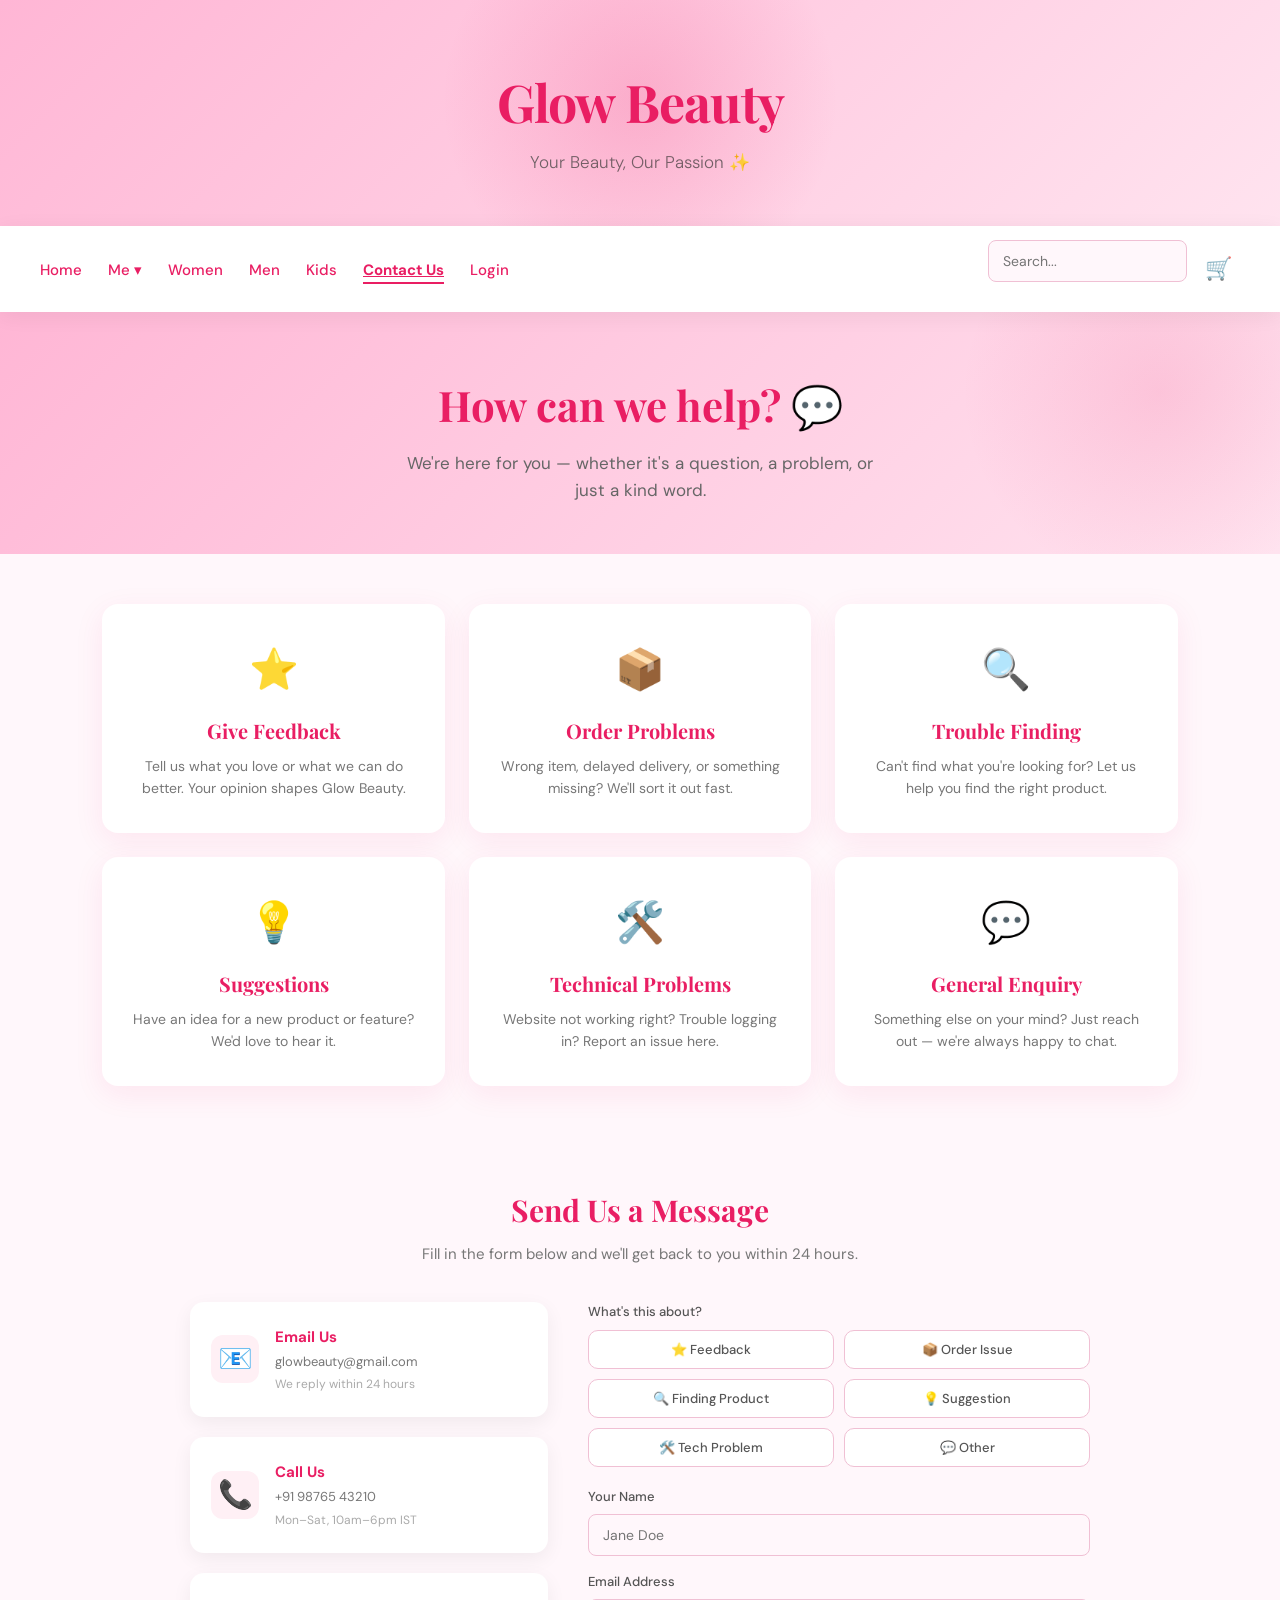
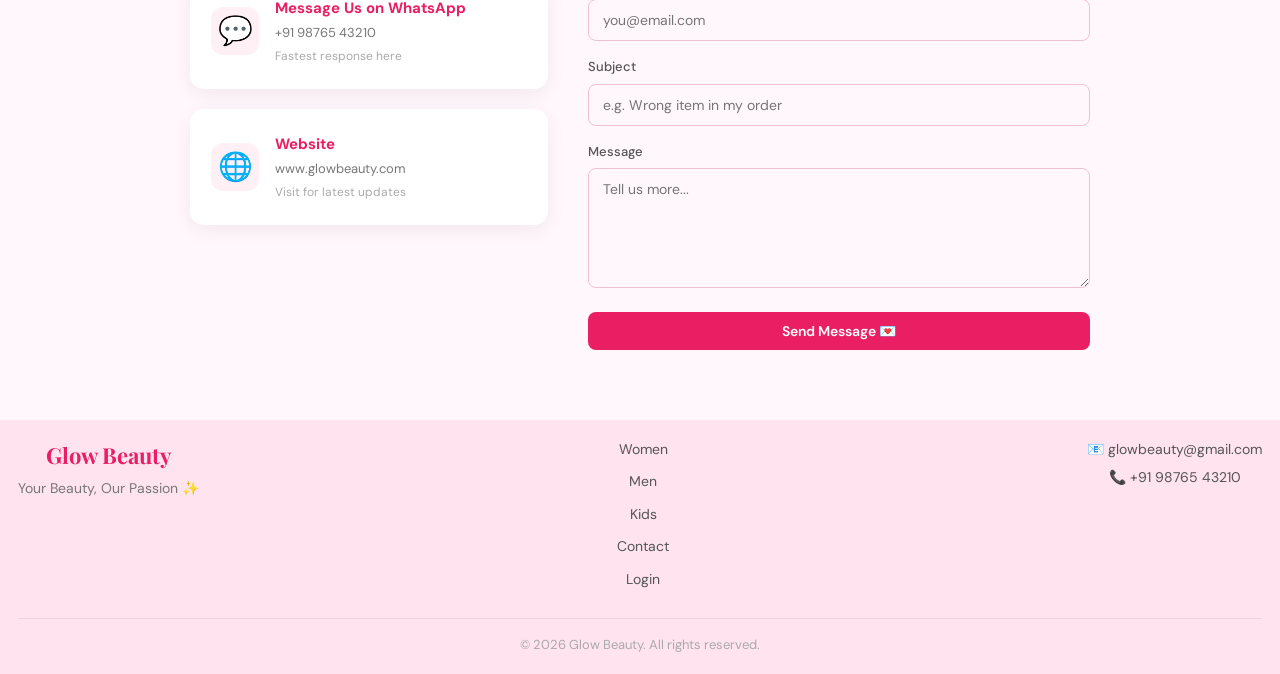
==== contact.html @ f14b6a90 "Add files via upload" ====
<!DOCTYPE html>
<html lang="en">
<head>
<meta charset="UTF-8">
<meta name="viewport" content="width=device-width, initial-scale=1.0">
<title>Contact Us | Glow Beauty</title>
<link rel="stylesheet" href="style.css">
<link href="https://fonts.googleapis.com/css2?family=Playfair+Display:wght@400;700&family=DM+Sans:wght@300;400;500&display=swap" rel="stylesheet">
<style>
  .contact-hero {
    background: linear-gradient(135deg, #ffb6d5, #ffe3ef);
    text-align: center;
    padding: 60px 8% 50px;
    position: relative;
    overflow: hidden;
  }
  .contact-hero::before {
    content:'';position:absolute;width:400px;height:400px;
    background:radial-gradient(circle,rgba(233,30,99,0.12) 0%,transparent 70%);
    top:-120px;right:-80px;pointer-events:none;
  }
  .contact-hero h1 {
    font-family:'Playfair Display',serif;
    font-size:42px;color:#e91e63;margin-bottom:10px;
  }
  .contact-hero p { color:#666;font-size:17px;max-width:500px;margin:0 auto; }

  /* Support cards grid */
  .support-grid {
    display:grid;
    grid-template-columns:repeat(auto-fit,minmax(260px,1fr));
    gap:24px;
    padding:50px 8%;
  }
  .support-card {
    background:#fff;
    border-radius:16px;
    padding:32px 28px;
    box-shadow:0 8px 30px rgba(233,30,99,0.08);
    text-align:center;
    transition:transform 0.25s,box-shadow 0.25s;
    cursor:pointer;
    border:1.5px solid transparent;
    text-decoration:none;
    color:inherit;
    display:block;
  }
  .support-card:hover {
    transform:translateY(-6px);
    box-shadow:0 16px 40px rgba(233,30,99,0.15);
    border-color:#f0c0d4;
  }
  .support-card .s-icon {
    font-size:40px;margin-bottom:14px;display:block;
  }
  .support-card h3 {
    font-family:'Playfair Display',serif;
    color:#e91e63;font-size:20px;margin-bottom:8px;
  }
  .support-card p { color:#777;font-size:14px;line-height:1.6; }

  /* Contact form section */
  .contact-form-section {
    background:#fff7fb;
    padding:50px 8%;
  }
  .contact-form-section .section-header { text-align:center;margin-bottom:36px; }
  .contact-form-section .section-header h2 {
    font-family:'Playfair Display',serif;
    color:#e91e63;font-size:30px;margin-bottom:8px;
  }
  .contact-form-section .section-header p { color:#777; }

  .contact-layout {
    display:grid;
    grid-template-columns:1fr 1.4fr;
    gap:40px;
    max-width:900px;
    margin:0 auto;
  }

  /* Topic selector */
  .topic-label {
    display:block;
    font-size:13px;font-weight:500;color:#555;margin-bottom:8px;
  }
  .topic-grid {
    display:grid;
    grid-template-columns:1fr 1fr;
    gap:10px;
    margin-bottom:20px;
  }
  .topic-btn {
    background:#fff;
    border:1.5px solid #f0c0d4;
    border-radius:10px;
    padding:10px 12px;
    font-family:'DM Sans',sans-serif;
    font-size:13px;
    font-weight:500;
    color:#555;
    cursor:pointer;
    transition:all 0.2s;
    text-align:center;
  }
  .topic-btn:hover,.topic-btn.selected {
    background:#e91e63;color:#fff;border-color:#e91e63;
  }

  /* Direct contact info */
  .direct-contact { display:flex;flex-direction:column;gap:20px; }
  .contact-info-card {
    background:#fff;
    border-radius:14px;
    padding:22px 20px;
    box-shadow:0 6px 20px rgba(0,0,0,0.06);
    display:flex;
    align-items:center;
    gap:16px;
    text-decoration:none;
    color:inherit;
    transition:transform 0.2s,box-shadow 0.2s;
    border:1.5px solid transparent;
  }
  .contact-info-card:hover {
    transform:translateX(4px);
    border-color:#f0c0d4;
    box-shadow:0 10px 28px rgba(233,30,99,0.1);
  }
  .contact-info-card .ci-icon {
    font-size:28px;width:48px;height:48px;
    background:#fff0f5;border-radius:12px;
    display:flex;align-items:center;justify-content:center;
    flex-shrink:0;
  }
  .contact-info-card h4 { color:#e91e63;font-size:15px;margin-bottom:3px; }
  .contact-info-card p { color:#777;font-size:13px; }

  /* Form styling */
  .contact-form-inner select {
    width:100%;padding:11px 14px;
    border-radius:8px;border:1.5px solid #f0c0d4;
    margin-bottom:16px;font-family:inherit;font-size:14px;
    background:#fff7fb;color:#333;
    appearance:none;
    background-image:url("data:image/svg+xml,%3Csvg xmlns='http://www.w3.org/2000/svg' width='12' height='8' viewBox='0 0 12 8'%3E%3Cpath d='M1 1l5 5 5-5' stroke='%23e91e63' stroke-width='1.5' fill='none'/%3E%3C/svg%3E");
    background-repeat:no-repeat;
    background-position:right 14px center;
    cursor:pointer;
  }
  .contact-form-inner select:focus { outline:none;border-color:#e91e63; }
  .contact-form-inner textarea {
    width:100%;padding:11px 14px;
    border-radius:8px;border:1.5px solid #f0c0d4;
    margin-bottom:16px;font-family:inherit;font-size:14px;
    background:#fff7fb;resize:vertical;min-height:120px;
  }
  .contact-form-inner textarea:focus { outline:none;border-color:#e91e63; }
  #formSuccess {
    display:none;text-align:center;padding:30px 0;
  }
  #formSuccess .s-icon { font-size:48px; }
  #formSuccess h3 { color:#e91e63;margin:10px 0; }
  #formSuccess p { color:#777; }

  @media(max-width:680px) {
    .contact-layout { grid-template-columns:1fr; }
    .topic-grid { grid-template-columns:1fr 1fr; }
  }
</style>
</head>
<body>

<div id="toastContainer"></div>

<header>
  <div class="header-glow"></div>
  <h1>Glow Beauty</h1>
  <h3>Your Beauty, Our Passion ✨</h3>
</header>

<nav>
  <div class="nav-left">
    <a href="index.html">Home</a>
    <div class="dropdown">
      <button class="dropdown-toggle nav-link-btn">Me ▾</button>
      <div class="dropdown-menu">
        <a href="my-orders.html">📦 My Orders</a>
        <a href="my-account.html">👤 My Account</a>
        <a href="my-info.html">📝 Personal Information</a>
        <a href="my-rewards.html">⭐ Reward Points</a>
      </div>
    </div>
    <a href="women.html">Women</a>
    <a href="men.html">Men</a>
    <a href="kids.html">Kids</a>
    <a href="contact.html" class="nav-active">Contact Us</a>
    <a href="login.php">Login</a>
  </div>
  <div class="nav-right">
    <input type="text" id="searchInput" placeholder="Search..." class="search">
    <button id="cartIcon" class="cart" aria-label="Cart">🛒 <span id="cartCount" class="cart-badge">0</span></button>
  </div>
</nav>

<!-- Hero -->
<div class="contact-hero reveal">
  <h1>How can we help? 💬</h1>
  <p>We're here for you — whether it's a question, a problem, or just a kind word.</p>
</div>

<!-- Support Cards -->
<div class="support-grid">

  <a href="#message-form" class="support-card reveal" onclick="selectTopic('feedback')">
    <span class="s-icon">⭐</span>
    <h3>Give Feedback</h3>
    <p>Tell us what you love or what we can do better. Your opinion shapes Glow Beauty.</p>
  </a>

  <a href="#message-form" class="support-card reveal" onclick="selectTopic('order')">
    <span class="s-icon">📦</span>
    <h3>Order Problems</h3>
    <p>Wrong item, delayed delivery, or something missing? We'll sort it out fast.</p>
  </a>

  <a href="#message-form" class="support-card reveal" onclick="selectTopic('finding')">
    <span class="s-icon">🔍</span>
    <h3>Trouble Finding</h3>
    <p>Can't find what you're looking for? Let us help you find the right product.</p>
  </a>

  <a href="#message-form" class="support-card reveal" onclick="selectTopic('suggestion')">
    <span class="s-icon">💡</span>
    <h3>Suggestions</h3>
    <p>Have an idea for a new product or feature? We'd love to hear it.</p>
  </a>

  <a href="#message-form" class="support-card reveal" onclick="selectTopic('problem')">
    <span class="s-icon">🛠️</span>
    <h3>Technical Problems</h3>
    <p>Website not working right? Trouble logging in? Report an issue here.</p>
  </a>

  <a href="#message-form" class="support-card reveal" onclick="selectTopic('other')">
    <span class="s-icon">💬</span>
    <h3>General Enquiry</h3>
    <p>Something else on your mind? Just reach out — we're always happy to chat.</p>
  </a>

</div>

<!-- Contact Form + Direct Info -->
<div class="contact-form-section" id="message-form">
  <div class="section-header">
    <h2>Send Us a Message</h2>
    <p>Fill in the form below and we'll get back to you within 24 hours.</p>
  </div>

  <div class="contact-layout">

    <!-- Direct contact info (left) -->
    <div class="direct-contact">

      <a href="mailto:glowbeauty@gmail.com" class="contact-info-card reveal">
        <div class="ci-icon">📧</div>
        <div>
          <h4>Email Us</h4>
          <p>glowbeauty@gmail.com</p>
          <p style="font-size:12px;color:#aaa;margin-top:3px;">We reply within 24 hours</p>
        </div>
      </a>

      <a href="tel:+919876543210" class="contact-info-card reveal">
        <div class="ci-icon">📞</div>
        <div>
          <h4>Call Us</h4>
          <p>+91 98765 43210</p>
          <p style="font-size:12px;color:#aaa;margin-top:3px;">Mon–Sat, 10am–6pm IST</p>
        </div>
      </a>

      <a href="https://wa.me/919876543210" target="_blank" class="contact-info-card reveal">
        <div class="ci-icon">💬</div>
        <div>
          <h4>Message Us on WhatsApp</h4>
          <p>+91 98765 43210</p>
          <p style="font-size:12px;color:#aaa;margin-top:3px;">Fastest response here</p>
        </div>
      </a>

      <div class="contact-info-card reveal" style="cursor:default;">
        <div class="ci-icon">🌐</div>
        <div>
          <h4>Website</h4>
          <p>www.glowbeauty.com</p>
          <p style="font-size:12px;color:#aaa;margin-top:3px;">Visit for latest updates</p>
        </div>
      </div>

    </div>

    <!-- Message form (right) -->
    <div>
      <form class="validate-form contact-form-inner" id="contactPageForm">

        <span class="topic-label">What's this about?</span>
        <div class="topic-grid" id="topicGrid">
          <button type="button" class="topic-btn" data-topic="feedback">⭐ Feedback</button>
          <button type="button" class="topic-btn" data-topic="order">📦 Order Issue</button>
          <button type="button" class="topic-btn" data-topic="finding">🔍 Finding Product</button>
          <button type="button" class="topic-btn" data-topic="suggestion">💡 Suggestion</button>
          <button type="button" class="topic-btn" data-topic="problem">🛠️ Tech Problem</button>
          <button type="button" class="topic-btn" data-topic="other">💬 Other</button>
        </div>
        <input type="hidden" name="topic" id="topicInput" value="">

        <label>Your Name</label>
        <input type="text" name="name" placeholder="Jane Doe" required>

        <label>Email Address</label>
        <input type="email" name="email" placeholder="you@email.com" required>

        <label>Subject</label>
        <input type="text" name="subject" id="subjectInput" placeholder="e.g. Wrong item in my order" required>

        <label>Message</label>
        <textarea name="message" placeholder="Tell us more..." required data-min="10"></textarea>

        <button type="submit" class="btn-submit" id="contactSubmitBtn">Send Message 💌</button>
        <p id="contactFormError" class="auth-error" style="display:none;"></p>
      </form>

      <div id="formSuccess">
        <span class="s-icon">💖</span>
        <h3>Message Sent!</h3>
        <p>Thank you for reaching out. We'll reply to your email within 24 hours.</p>
      </div>
    </div>

  </div>
</div>

<footer>
  <div class="footer-inner">
    <div class="footer-brand">
      <h3>Glow Beauty</h3>
      <p>Your Beauty, Our Passion ✨</p>
    </div>
    <div class="footer-links">
      <a href="women.html">Women</a>
      <a href="men.html">Men</a>
      <a href="kids.html">Kids</a>
      <a href="contact.html">Contact</a>
      <a href="login.php">Login</a>
    </div>
    <div class="footer-contact">
      <p>📧 glowbeauty@gmail.com</p>
      <p>📞 +91 98765 43210</p>
    </div>
  </div>
  <p class="footer-copy">© 2026 Glow Beauty. All rights reserved.</p>
</footer>

<script src="main.js"></script>
<script>
// Topic button selection
document.querySelectorAll('.topic-btn').forEach(btn => {
  btn.addEventListener('click', () => {
    document.querySelectorAll('.topic-btn').forEach(b => b.classList.remove('selected'));
    btn.classList.add('selected');
    document.getElementById('topicInput').value = btn.dataset.topic;
    // Auto-fill subject hint
    const hints = {
      feedback:   'Feedback about Glow Beauty',
      order:      'Issue with my order',
      finding:    'Help finding a product',
      suggestion: 'Product suggestion',
      problem:    'Technical problem on website',
      other:      'General enquiry',
    };
    const sub = document.getElementById('subjectInput');
    if (!sub.dataset.userEdited) sub.value = hints[btn.dataset.topic] || '';
  });
});
document.getElementById('subjectInput')?.addEventListener('input', function() {
  this.dataset.userEdited = 'true';
});

// Select topic from card click (passed via onclick)
function selectTopic(topic) {
  setTimeout(() => {
    const btn = document.querySelector(`.topic-btn[data-topic="${topic}"]`);
    if (btn) btn.click();
    document.getElementById('message-form')?.scrollIntoView({ behavior: 'smooth' });
  }, 100);
}

// Form submit → contact.php
document.getElementById('contactPageForm')?.addEventListener('form:valid', async () => {
  const form   = document.getElementById('contactPageForm');
  const btn    = document.getElementById('contactSubmitBtn');
  const errEl  = document.getElementById('contactFormError');
  btn.textContent = 'Sending...';
  btn.disabled    = true;
  errEl.style.display = 'none';

  try {
    const res = await fetch('contact.php', {
      method: 'POST',
      headers: { 'Content-Type': 'application/json' },
      body: JSON.stringify({
        name:    form.querySelector('[name=name]').value,
        email:   form.querySelector('[name=email]').value,
        subject: form.querySelector('[name=subject]').value,
        message: form.querySelector('[name=message]').value,
        topic:   document.getElementById('topicInput').value,
      })
    });
    const data = await res.json();
    if (data.success) {
      form.style.display = 'none';
      document.getElementById('formSuccess').style.display = 'block';
      showToast('Message sent! 💌');
    } else {
      errEl.textContent   = (data.errors || ['Something went wrong.']).join(' ');
      errEl.style.display = 'block';
    }
  } catch {
    // Demo mode
    form.style.display = 'none';
    document.getElementById('formSuccess').style.display = 'block';
    showToast('Message sent! 💌');
  } finally {
    btn.textContent = 'Send Message 💌';
    btn.disabled    = false;
  }
});
</script>
</body>
</html>
---- style.css ----
/* ============================================================
   style.css — Glow Beauty
   ============================================================ */

@import url('https://fonts.googleapis.com/css2?family=Playfair+Display:wght@400;700&family=DM+Sans:wght@300;400;500&display=swap');

:root {
  --pink:       #e91e63;
  --pink-light: #ffe3ef;
  --pink-mid:   #ffb6d5;
  --bg:         #fff7fb;
  --white:      #ffffff;
  --text:       #333333;
  --muted:      #777777;
  --shadow:     0 10px 30px rgba(233,30,99,0.12);
  --radius:     14px;
}

* { margin:0; padding:0; box-sizing:border-box; }

body {
  background: var(--bg);
  color: var(--text);
  font-family: 'DM Sans', sans-serif;
  line-height: 1.6;
  opacity: 0;
  transition: opacity 0.6s ease;
}
body.loaded { opacity: 1; }

/* ─── HEADER ─── */
header {
  background: linear-gradient(135deg, var(--pink-mid), var(--pink-light));
  text-align: center;
  padding: 60px 20px 50px;
  position: relative;
  overflow: hidden;
}
.header-glow {
  position: absolute;
  width: 400px; height: 400px;
  background: radial-gradient(circle, rgba(233,30,99,0.18) 0%, transparent 70%);
  top: -100px; left: 50%; transform: translateX(-50%);
  pointer-events: none;
}
header h1 {
  font-family: 'Playfair Display', serif;
  font-size: 52px;
  color: var(--pink);
  letter-spacing: -1px;
  position: relative;
}
header h3 {
  font-weight: 300;
  color: #666;
  margin-top: 6px;
  font-size: 17px;
}

/* ─── NAV ─── */
nav {
  background: var(--white);
  display: flex;
  justify-content: space-between;
  align-items: center;
  padding: 14px 40px;
  box-shadow: 0 4px 20px rgba(0,0,0,0.06);
  position: sticky;
  top: 0;
  z-index: 100;
}
nav a {
  text-decoration: none;
  margin-right: 22px;
  color: var(--pink);
  font-weight: 500;
  font-size: 15px;
  transition: opacity 0.2s;
}
nav a:hover { opacity: 0.7; }
.nav-right { display: flex; align-items: center; gap: 10px; }
.search {
  padding: 8px 14px;
  border-radius: 20px;
  border: 1.5px solid #f0c0d4;
  font-family: inherit;
  font-size: 14px;
  background: var(--bg);
  transition: border-color 0.2s, box-shadow 0.2s;
  width: 200px;
}
.search:focus {
  outline: none;
  border-color: var(--pink);
  box-shadow: 0 0 0 3px rgba(233,30,99,0.1);
}
.cart {
  font-size: 22px;
  background: none;
  border: none;
  cursor: pointer;
  position: relative;
  padding: 4px 8px;
  transition: transform 0.3s;
}
.cart:hover { transform: scale(1.1); }
.cart-badge {
  background: var(--pink);
  color: white;
  font-size: 11px;
  font-weight: 700;
  border-radius: 50%;
  padding: 2px 6px;
  position: absolute;
  top: -4px; right: -4px;
  display: none;
  font-family: 'DM Sans', sans-serif;
}

/* ─── MAIN ─── */
main { padding: 50px 8%; }
section {
  margin-bottom: 60px;
  text-align: center;
}
section h2 {
  font-family: 'Playfair Display', serif;
  color: var(--pink);
  font-size: 30px;
  margin-bottom: 16px;
}
section p {
  max-width: 600px;
  margin: 0 auto;
  color: var(--muted);
}

img {
  border-radius: var(--radius);
  box-shadow: var(--shadow);
  transition: transform 0.35s ease, box-shadow 0.35s ease;
  display: inline-block;
}
img:hover {
  transform: scale(1.05) translateY(-4px);
  box-shadow: 0 20px 40px rgba(233,30,99,0.2);
}

ul { list-style: none; margin-top: 20px; }
ul li {
  background: var(--white);
  margin: 10px auto;
  padding: 14px 20px;
  width: 300px;
  border-radius: var(--radius);
  box-shadow: 0 6px 15px rgba(0,0,0,0.07);
  font-size: 15px;
  transition: transform 0.2s;
}
ul li:hover { transform: translateY(-3px); }

/* ─── PRODUCT GRID ─── */
.product-grid {
  display: flex;
  flex-wrap: wrap;
  gap: 24px;
  justify-content: center;
  margin: 30px 0;
}
.product-card {
  background: var(--white);
  border-radius: var(--radius);
  padding: 20px;
  width: 220px;
  box-shadow: var(--shadow);
  text-align: center;
  transition: transform 0.3s, box-shadow 0.3s;
}
.product-card:hover {
  transform: translateY(-6px);
  box-shadow: 0 20px 40px rgba(233,30,99,0.18);
}
.product-card h3 {
  font-family: 'Playfair Display', serif;
  font-size: 17px;
  color: var(--text);
  margin: 12px 0 4px;
}
.product-card .price {
  color: var(--pink);
  font-weight: 700;
  font-size: 16px;
  margin-bottom: 14px;
}
.product-card img {
  width: 160px;
  height: 160px;
  object-fit: cover;
  border-radius: 10px;
}

/* ─── BUTTONS ─── */
.add-to-cart, .btn-submit, .btn-checkout {
  background: var(--pink);
  color: white;
  border: none;
  border-radius: 8px;
  padding: 10px 20px;
  font-family: 'DM Sans', sans-serif;
  font-weight: 600;
  font-size: 14px;
  cursor: pointer;
  transition: background 0.2s, transform 0.15s;
  width: 100%;
}
.add-to-cart:hover, .btn-submit:hover, .btn-checkout:hover {
  background: #c2185b;
  transform: translateY(-1px);
}

/* ─── CONTACT FORM ─── */
.contact-form {
  max-width: 400px;
  margin: 24px auto 0;
  text-align: left;
}
.contact-form input,
.contact-form textarea {
  display: block;
  width: 100%;
  padding: 11px;
  border-radius: 8px;
  border: 1.5px solid #f0c0d4;
  margin-bottom: 14px;
  font-family: inherit;
  font-size: 14px;
  background: var(--bg);
  transition: border-color 0.2s;
}
.contact-form input:focus,
.contact-form textarea:focus {
  outline: none;
  border-color: var(--pink);
}

/* ─── FORM VALIDATION STATES ─── */
input.invalid, textarea.invalid { border-color: #e53935 !important; }
input.valid, textarea.valid     { border-color: #43a047 !important; }
.field-error {
  color: #e53935;
  font-size: 12px;
  margin-top: -10px;
  margin-bottom: 10px;
  display: block;
}

/* ─── LOGIN BOX ─── */
.login-box {
  background: var(--white);
  width: 400px;
  padding: 40px;
  margin: 60px auto;
  border-radius: 20px;
  box-shadow: 0 20px 60px rgba(233,30,99,0.15);
  text-align: center;
}
.login-box p { margin-bottom: 20px; color: var(--muted); }

/* Auth tabs */
.auth-tabs {
  display: flex;
  border-bottom: 2px solid var(--pink-light);
  margin-bottom: 24px;
}
.tab-btn {
  flex: 1;
  background: none;
  border: none;
  padding: 12px;
  font-family: 'DM Sans', sans-serif;
  font-size: 15px;
  font-weight: 500;
  color: var(--muted);
  cursor: pointer;
  transition: color 0.2s;
}
.tab-btn.active { color: var(--pink); border-bottom: 2px solid var(--pink); margin-bottom: -2px; }

label {
  display: block;
  text-align: left;
  margin-bottom: 6px;
  font-size: 13px;
  font-weight: 500;
  color: #555;
}
input[type=email], input[type=password], input[type=text], input[type=tel] {
  width: 100%;
  padding: 11px 14px;
  border-radius: 8px;
  border: 1.5px solid #f0c0d4;
  margin-bottom: 16px;
  font-family: inherit;
  font-size: 14px;
  background: var(--bg);
  transition: border-color 0.2s, box-shadow 0.2s;
}
input:focus {
  outline: none;
  border-color: var(--pink);
  box-shadow: 0 0 0 3px rgba(233,30,99,0.1);
}
.back-link {
  display: block;
  margin-top: 18px;
  color: var(--pink);
  text-decoration: none;
  font-size: 14px;
}
.auth-error {
  color: #e53935;
  font-size: 13px;
  margin-top: 10px;
}

/* ─── CAPTCHA ─── */
.captcha-row {
  display: flex;
  align-items: center;
  gap: 12px;
  margin-bottom: 14px;
}
.captcha-code {
  font-family: 'Courier New', monospace;
  font-size: 22px;
  font-weight: 700;
  letter-spacing: 6px;
  color: #e91e63;
  background: linear-gradient(135deg, #ffe3ef, #fff0f6);
  padding: 10px 20px;
  border-radius: 10px;
  border: 2px dashed #ffb6d5;
  user-select: none;
  min-width: 110px;
  text-align: center;
}
.captcha-refresh {
  background: none;
  border: 1.5px solid #f0c0d4;
  border-radius: 8px;
  padding: 8px 12px;
  font-size: 18px;
  cursor: pointer;
  color: #e91e63;
  transition: background 0.2s, transform 0.3s;
  line-height: 1;
}
.captcha-refresh:hover {
  background: #ffe3ef;
  transform: rotate(180deg);
}

/* ─── SECTION LINK BUTTON ─── */
.section-link-btn {
  display: inline-block;
  margin-top: 16px;
  background: var(--pink);
  color: white;
  padding: 10px 24px;
  border-radius: 8px;
  text-decoration: none;
  font-weight: 600;
  font-size: 14px;
  transition: background 0.2s;
}
.section-link-btn:hover { background: #c2185b; }

/* ─── CART PANEL ─── */
.cart-panel {
  position: fixed;
  top: 0; right: -380px;
  width: 360px;
  height: 100vh;
  background: var(--white);
  box-shadow: -10px 0 40px rgba(0,0,0,0.12);
  z-index: 1000;
  transition: right 0.35s cubic-bezier(0.4,0,0.2,1);
  display: flex;
  flex-direction: column;
  padding: 0;
}
.cart-panel.open { right: 0; }
.cart-overlay {
  display: none;
  position: fixed; inset: 0;
  background: rgba(0,0,0,0.3);
  z-index: 999;
}
.cart-overlay.active { display: block; }
.cart-header {
  display: flex;
  justify-content: space-between;
  align-items: center;
  padding: 20px 24px;
  border-bottom: 1px solid var(--pink-light);
  background: var(--pink-light);
}
.cart-header h3 { font-family: 'Playfair Display', serif; color: var(--pink); }
.cart-header button {
  background: none; border: none; font-size: 20px;
  cursor: pointer; color: var(--muted); padding: 4px;
}
#cartBody {
  flex: 1;
  overflow-y: auto;
  padding: 16px 24px;
}
.cart-empty { color: var(--muted); text-align: center; margin-top: 40px; font-size: 15px; }
.cart-list { list-style: none; }
.cart-item {
  display: flex;
  align-items: center;
  gap: 10px;
  padding: 12px 0;
  border-bottom: 1px solid #fce4ec;
  font-size: 14px;
}
.cart-item-name { flex: 1; font-weight: 500; }
.cart-item-qty  { color: var(--muted); }
.cart-item-price { color: var(--pink); font-weight: 700; }
.cart-remove {
  background: none; border: none; cursor: pointer;
  color: #ccc; font-size: 14px; padding: 2px 6px;
  transition: color 0.2s;
}
.cart-remove:hover { color: #e53935; }
#cartFooter {
  padding: 16px 24px 24px;
  border-top: 1px solid var(--pink-light);
}
.cart-total-row {
  font-size: 16px;
  margin-bottom: 14px;
  text-align: right;
}
.cart-total-row strong { color: var(--pink); font-size: 18px; }

/* ─── MODAL ─── */
.modal-overlay {
  display: none;
  position: fixed; inset: 0;
  background: rgba(0,0,0,0.45);
  z-index: 2000;
  align-items: center;
  justify-content: center;
}
.modal-overlay.active { display: flex; }
.modal-box {
  background: var(--white);
  border-radius: 20px;
  padding: 36px;
  width: 90%;
  max-width: 460px;
  position: relative;
  max-height: 90vh;
  overflow-y: auto;
  box-shadow: 0 30px 80px rgba(0,0,0,0.2);
  animation: modalIn 0.3s ease;
}
@keyframes modalIn {
  from { opacity:0; transform: scale(0.92) translateY(20px); }
  to   { opacity:1; transform: scale(1) translateY(0); }
}
.modal-box h2 {
  font-family: 'Playfair Display', serif;
  color: var(--pink);
  margin-bottom: 4px;
}
.modal-close {
  position: absolute;
  top: 16px; right: 20px;
  background: none; border: none;
  font-size: 20px; cursor: pointer;
  color: var(--muted);
  transition: color 0.2s;
}
.modal-close:hover { color: var(--text); }

/* ─── TOAST ─── */
#toastContainer {
  position: fixed;
  bottom: 24px; right: 24px;
  z-index: 9999;
  display: flex;
  flex-direction: column;
  gap: 8px;
}
.toast {
  background: #222;
  color: white;
  padding: 12px 20px;
  border-radius: 10px;
  font-size: 14px;
  box-shadow: 0 8px 20px rgba(0,0,0,0.2);
  border-left: 3px solid var(--pink);
}

/* ─── SCROLL REVEAL ─── */
.reveal {
  opacity: 0;
  transform: translateY(28px);
  transition: opacity 0.65s ease, transform 0.65s ease;
}
.reveal.visible {
  opacity: 1;
  transform: none;
}

/* ─── CART BUMP ─── */
@keyframes bump {
  0%,100% { transform: scale(1); }
  50%      { transform: scale(1.35); }
}
.bump { animation: bump 0.35s ease; }

/* ─── FOOTER ─── */
footer {
  background: var(--pink-light);
  text-align: center;
  padding: 18px;
  color: var(--muted);
  font-size: 14px;
  margin-top: 20px;
}

/* ─── RESPONSIVE ─── */
@media (max-width: 600px) {
  header h1 { font-size: 36px; }
  nav { flex-direction: column; gap: 12px; padding: 12px 20px; }
  main { padding: 30px 5%; }
  .login-box { width: 95%; padding: 30px 20px; }
  .cart-panel { width: 100%; right: -100%; }
}

/* ─── SECTION PAGES ─── */

/* Active nav link */
.nav-active {
  text-decoration: underline;
  font-weight: 700 !important;
}

/* Shop now button on index sections */
.section-link-btn {
  display: inline-block;
  margin-top: 16px;
  background: var(--pink);
  color: white;
  padding: 10px 24px;
  border-radius: 8px;
  text-decoration: none;
  font-weight: 600;
  font-size: 14px;
  transition: background 0.2s, transform 0.15s;
}
.section-link-btn:hover {
  background: #c2185b;
  transform: translateY(-2px);
}

/* Hero banner for section pages */
.section-hero {
  min-height: 220px;
  display: flex;
  align-items: center;
  padding: 50px 8%;
  position: relative;
  overflow: hidden;
}
.women-hero {
  background: linear-gradient(135deg, #ffe3ef 0%, #ffb6d5 50%, #fce4ec 100%);
}
.men-hero {
  background: linear-gradient(135deg, #e3f0ff 0%, #b6d0f5 50%, #e8f4fd 100%);
}
.kids-hero {
  background: linear-gradient(135deg, #fffde7 0%, #fff9c4 50%, #f0f4c3 100%);
}
.section-hero-text { position: relative; z-index: 1; }
.section-hero-text h2 {
  font-family: 'Playfair Display', serif;
  font-size: 36px;
  color: var(--text);
  margin: 8px 0 10px;
}
.section-hero-text p { color: var(--muted); font-size: 16px; max-width: 480px; }
.section-tag {
  background: var(--pink);
  color: white;
  font-size: 12px;
  font-weight: 600;
  padding: 4px 14px;
  border-radius: 20px;
  letter-spacing: 0.5px;
  text-transform: uppercase;
}

/* Filter bar */
.filter-bar {
  display: flex;
  gap: 10px;
  justify-content: center;
  flex-wrap: wrap;
  margin-bottom: 10px;
}
.filter-btn {
  background: var(--white);
  border: 1.5px solid #f0c0d4;
  color: var(--muted);
  padding: 8px 20px;
  border-radius: 20px;
  font-family: 'DM Sans', sans-serif;
  font-size: 14px;
  font-weight: 500;
  cursor: pointer;
  transition: all 0.2s;
}
.filter-btn:hover { border-color: var(--pink); color: var(--pink); }
.filter-btn.active {
  background: var(--pink);
  border-color: var(--pink);
  color: white;
}

/* Product badge */
.product-card { position: relative; }
.product-badge {
  position: absolute;
  top: 12px; left: 12px;
  background: var(--pink);
  color: white;
  font-size: 11px;
  font-weight: 700;
  padding: 3px 10px;
  border-radius: 20px;
  text-transform: uppercase;
  letter-spacing: 0.3px;
}
.new-badge { background: #43a047; }
.product-desc {
  color: var(--muted);
  font-size: 13px;
  margin-bottom: 10px;
  margin-top: -6px;
}
.product-card img {
  width: 100%;
  height: 170px;
  object-fit: cover;
  border-radius: 10px;
  display: block;
}

/* Kids safety banner */
.safety-banner {
  display: flex;
  align-items: center;
  gap: 16px;
  background: #e8f5e9;
  border: 1.5px solid #a5d6a7;
  border-radius: var(--radius);
  padding: 16px 24px;
  max-width: 680px;
  margin: 0 auto;
  text-align: left;
}
.safety-icon { font-size: 32px; flex-shrink: 0; }
.safety-banner strong { color: #2e7d32; font-size: 15px; display: block; margin-bottom: 4px; }
.safety-banner p { color: #555; font-size: 13px; margin: 0; }

html { scroll-behavior: smooth; }

/* ─── NAV DROPDOWN (Me menu) ─── */
.dropdown { position: relative; display: inline-block; }
.nav-link-btn {
  background: none; border: none;
  font-family: 'DM Sans', sans-serif;
  font-size: 15px; font-weight: 500;
  color: var(--pink); cursor: pointer;
  padding: 0; margin-right: 22px;
  transition: opacity 0.2s;
}
.nav-link-btn:hover { opacity: 0.7; }
.dropdown-menu {
  display: none;
  position: absolute;
  top: calc(100% + 10px);
  left: 0;
  background: white;
  border-radius: 12px;
  box-shadow: 0 12px 40px rgba(0,0,0,0.12);
  min-width: 210px;
  z-index: 500;
  overflow: hidden;
  border: 1px solid #f5e0e8;
}
.dropdown-menu.open { display: block; animation: dropIn 0.2s ease; }
@keyframes dropIn {
  from { opacity: 0; transform: translateY(-8px); }
  to   { opacity: 1; transform: translateY(0); }
}
.dropdown-menu a {
  display: block;
  padding: 13px 20px;
  color: #333;
  text-decoration: none;
  font-size: 14px;
  font-weight: 400;
  margin-right: 0;
  transition: background 0.15s;
  border-bottom: 1px solid #fdf0f5;
}
.dropdown-menu a:last-child { border-bottom: none; }
.dropdown-menu a:hover { background: #fff0f5; color: var(--pink); }
.nav-active { border-bottom: 2px solid var(--pink); padding-bottom: 2px; }

/* ─── HERO BANNER ─── */
.hero-banner {
  display: flex;
  align-items: center;
  gap: 40px;
  padding: 60px 8%;
  background: linear-gradient(135deg, #fff7fb 0%, #ffe8f2 100%);
}
.hero-text { flex: 1; }
.hero-tag {
  display: inline-block;
  background: #ffe3ef;
  color: var(--pink);
  font-size: 13px;
  font-weight: 600;
  padding: 5px 14px;
  border-radius: 20px;
  margin-bottom: 16px;
}
.hero-text h2 {
  font-family: 'Playfair Display', serif;
  font-size: 40px;
  color: #222;
  line-height: 1.2;
  margin-bottom: 14px;
}
.hero-text p { color: #777; font-size: 16px; max-width: 440px; margin-bottom: 28px; }
.hero-btns { display: flex; gap: 14px; flex-wrap: wrap; }
.btn-primary {
  background: var(--pink);
  color: white;
  padding: 12px 28px;
  border-radius: 8px;
  text-decoration: none;
  font-weight: 600;
  font-size: 15px;
  transition: background 0.2s, transform 0.15s;
  display: inline-block;
}
.btn-primary:hover { background: #c2185b; transform: translateY(-1px); }
.btn-outline {
  background: white;
  color: var(--pink);
  border: 2px solid var(--pink);
  padding: 12px 28px;
  border-radius: 8px;
  text-decoration: none;
  font-weight: 600;
  font-size: 15px;
  transition: all 0.2s;
  display: inline-block;
}
.btn-outline:hover { background: var(--pink); color: white; }
.hero-img { flex: 1; text-align: center; }
.hero-img img {
  width: 100%;
  max-width: 400px;
  height: 300px;
  object-fit: cover;
  border-radius: 20px;
  box-shadow: 0 20px 50px rgba(233,30,99,0.15);
}

/* ─── SECTION HEADER ─── */
.section-header { text-align: center; margin-bottom: 36px; }
.section-header h2 {
  font-family: 'Playfair Display', serif;
  font-size: 32px;
  color: var(--pink);
  margin-bottom: 8px;
}
.section-header p { color: #777; font-size: 15px; }

/* ─── CATEGORY GRID ─── */
.category-grid {
  display: grid;
  grid-template-columns: repeat(auto-fill, minmax(200px, 1fr));
  gap: 20px;
  padding: 0 0 10px;
}
.category-card {
  background: var(--cat-bg, #fff7fb);
  border-radius: 16px;
  padding: 28px 20px;
  text-align: center;
  text-decoration: none;
  color: inherit;
  border: 1.5px solid transparent;
  transition: transform 0.25s, box-shadow 0.25s, border-color 0.2s;
  position: relative;
  display: block;
}
.category-card:hover {
  transform: translateY(-5px);
  box-shadow: 0 14px 36px rgba(0,0,0,0.1);
  border-color: var(--cat-color, #e91e63);
}
.cat-icon { font-size: 36px; margin-bottom: 12px; display: block; }
.category-card h3 {
  font-family: 'Playfair Display', serif;
  font-size: 17px;
  color: var(--cat-color, #e91e63);
  margin-bottom: 6px;
}
.category-card p { font-size: 13px; color: #888; line-height: 1.5; }
.cat-arrow {
  display: inline-block;
  margin-top: 10px;
  color: var(--cat-color, #e91e63);
  font-size: 18px;
  font-weight: 700;
  transition: transform 0.2s;
}
.category-card:hover .cat-arrow { transform: translateX(4px); }

/* ─── COLLECTION ROW ─── */
.collection-row {
  display: grid;
  grid-template-columns: repeat(auto-fit, minmax(260px, 1fr));
  gap: 28px;
}
.collection-card {
  background: white;
  border-radius: 16px;
  overflow: hidden;
  box-shadow: 0 8px 24px rgba(233,30,99,0.08);
  transition: transform 0.3s, box-shadow 0.3s;
}
.collection-card:hover {
  transform: translateY(-6px);
  box-shadow: 0 20px 44px rgba(233,30,99,0.14);
}
.collection-card img {
  width: 100%; height: 200px;
  object-fit: cover;
  border-radius: 0;
  box-shadow: none;
  display: block;
}
.collection-card img:hover { transform: none; }
.collection-info { padding: 22px 20px; }
.collection-info h3 {
  font-family: 'Playfair Display', serif;
  font-size: 20px; color: #222; margin-bottom: 8px;
}
.collection-info p { color: #777; font-size: 14px; margin-bottom: 16px; }

/* ─── WHY SECTION ─── */
.why-section { background: #fff7fb; padding: 50px 8%; border-radius: 20px; }
.why-grid {
  display: grid;
  grid-template-columns: repeat(auto-fill, minmax(200px, 1fr));
  gap: 24px;
}
.why-card {
  background: white;
  border-radius: 14px;
  padding: 24px 20px;
  text-align: center;
  box-shadow: 0 4px 16px rgba(0,0,0,0.05);
  transition: transform 0.2s;
}
.why-card:hover { transform: translateY(-4px); }
.why-icon { font-size: 32px; margin-bottom: 12px; }
.why-card h4 {
  font-family: 'Playfair Display', serif;
  font-size: 16px; color: var(--pink); margin-bottom: 8px;
}
.why-card p { font-size: 13px; color: #777; line-height: 1.6; }

/* ─── HELP STRIP ─── */
.help-strip {
  background: linear-gradient(135deg, #e91e63, #ff6090);
  border-radius: 16px;
  padding: 36px 40px;
  display: flex;
  align-items: center;
  justify-content: space-between;
  gap: 20px;
  flex-wrap: wrap;
}
.help-text h3 {
  font-family: 'Playfair Display', serif;
  color: white; font-size: 22px; margin-bottom: 4px;
}
.help-text p { color: rgba(255,255,255,0.85); font-size: 15px; }
.help-strip .btn-primary {
  background: white; color: var(--pink);
  white-space: nowrap; flex-shrink: 0;
}
.help-strip .btn-primary:hover { background: #fff0f5; }

/* ─── FOOTER ─── */
.footer-inner {
  display: flex;
  justify-content: space-between;
  flex-wrap: wrap;
  gap: 30px;
  margin-bottom: 28px;
}
.footer-brand h3 {
  font-family: 'Playfair Display', serif;
  color: var(--pink); font-size: 22px; margin-bottom: 4px;
}
.footer-brand p { color: #777; font-size: 14px; }
.footer-links { display: flex; flex-direction: column; gap: 10px; }
.footer-links a {
  color: #555; text-decoration: none;
  font-size: 14px; transition: color 0.2s;
}
.footer-links a:hover { color: var(--pink); }
.footer-contact p { color: #555; font-size: 14px; margin-bottom: 6px; }
.footer-copy {
  text-align: center; color: #aaa;
  font-size: 13px; border-top: 1px solid #f5d0e0;
  padding-top: 16px; margin: 0;
}

/* ─── RESPONSIVE ─── */
@media (max-width: 768px) {
  .hero-banner { flex-direction: column; text-align: center; padding: 40px 5%; }
  .hero-text p { margin: 0 auto 28px; }
  .hero-btns { justify-content: center; }
  .hero-img img { max-width: 100%; height: 220px; }
  .help-strip { flex-direction: column; text-align: center; }
  nav { flex-direction: column; gap: 10px; padding: 12px 20px; }
  .footer-inner { flex-direction: column; gap: 20px; }
}
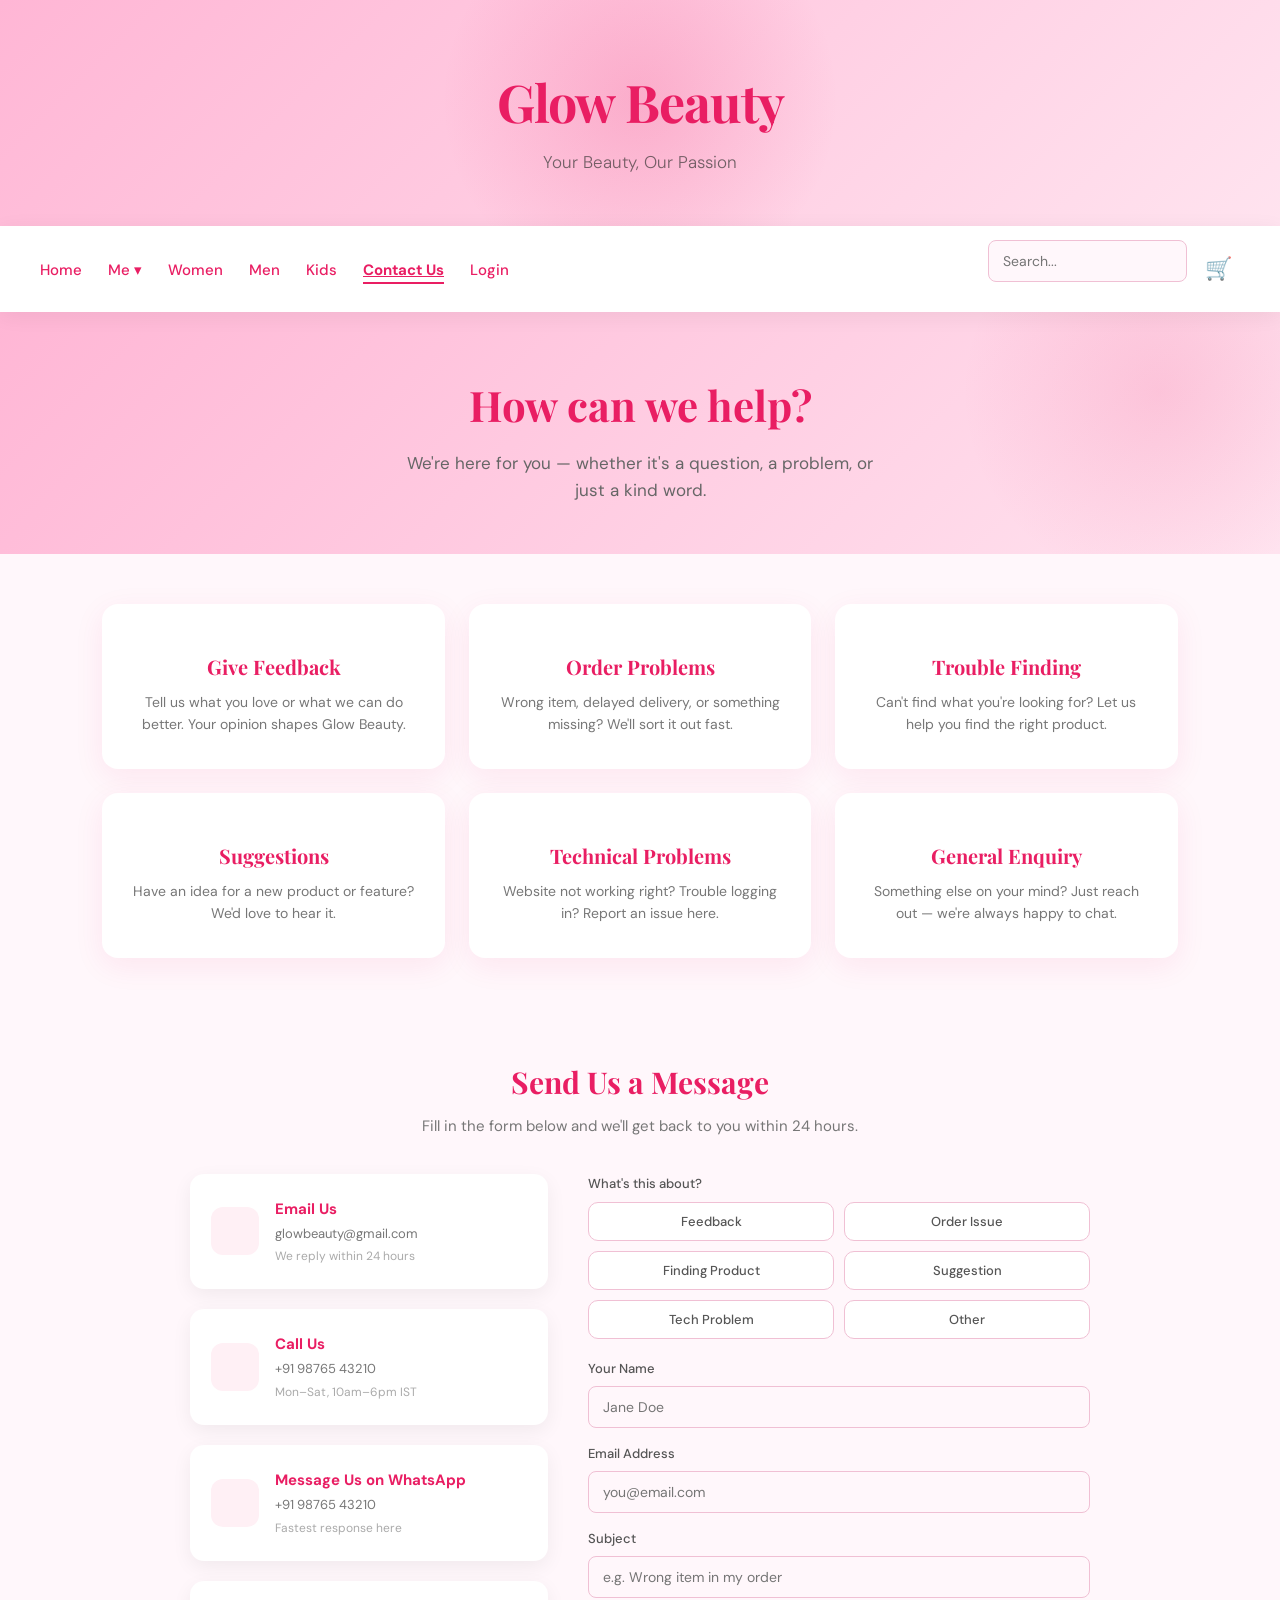
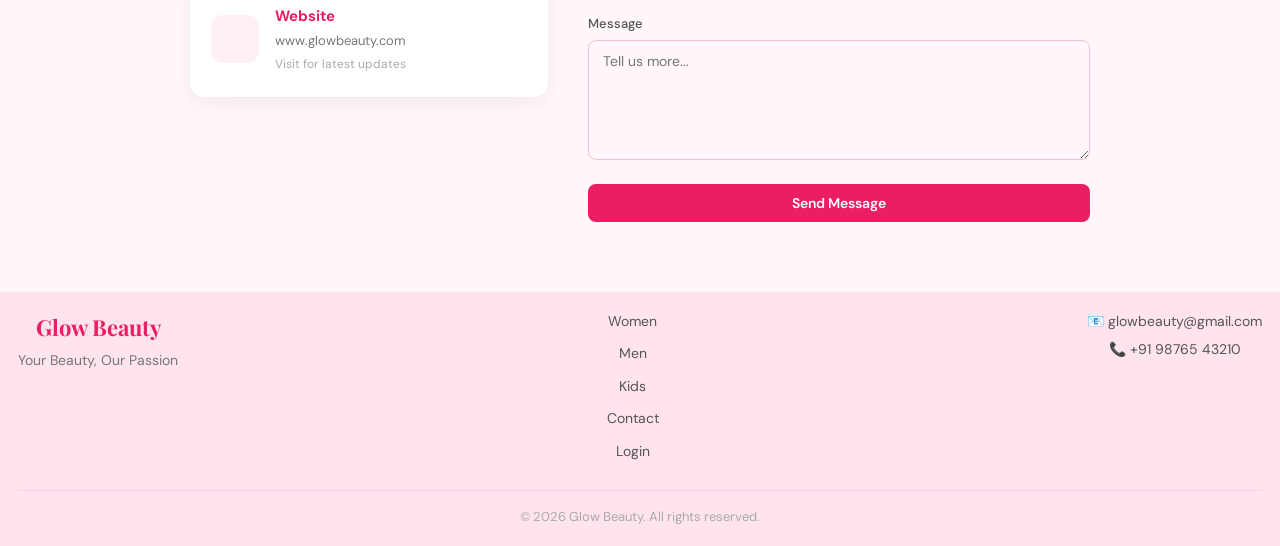
==== commit 97e37b00: "Update contact.html" ====
--- a/contact.html
+++ b/contact.html
@@ -176,7 +176,7 @@
 <header>
   <div class="header-glow"></div>
   <h1>Glow Beauty</h1>
-  <h3>Your Beauty, Our Passion ✨</h3>
+  <h3>Your Beauty, Our Passion </h3>
 </header>
 
 <nav>
@@ -185,10 +185,10 @@
     <div class="dropdown">
       <button class="dropdown-toggle nav-link-btn">Me ▾</button>
       <div class="dropdown-menu">
-        <a href="my-orders.html">📦 My Orders</a>
-        <a href="my-account.html">👤 My Account</a>
-        <a href="my-info.html">📝 Personal Information</a>
-        <a href="my-rewards.html">⭐ Reward Points</a>
+        <a href="my-orders.html"> My Orders</a>
+        <a href="my-account.html"> My Account</a>
+        <a href="my-info.html"> Personal Information</a>
+        <a href="my-rewards.html"> Reward Points</a>
       </div>
     </div>
     <a href="women.html">Women</a>
@@ -205,7 +205,7 @@
 
 <!-- Hero -->
 <div class="contact-hero reveal">
-  <h1>How can we help? 💬</h1>
+  <h1>How can we help? </h1>
   <p>We're here for you — whether it's a question, a problem, or just a kind word.</p>
 </div>
 
@@ -213,37 +213,37 @@
 <div class="support-grid">
 
   <a href="#message-form" class="support-card reveal" onclick="selectTopic('feedback')">
-    <span class="s-icon">⭐</span>
+    <span class="s-icon"></span>
     <h3>Give Feedback</h3>
     <p>Tell us what you love or what we can do better. Your opinion shapes Glow Beauty.</p>
   </a>
 
   <a href="#message-form" class="support-card reveal" onclick="selectTopic('order')">
-    <span class="s-icon">📦</span>
+    <span class="s-icon"></span>
     <h3>Order Problems</h3>
     <p>Wrong item, delayed delivery, or something missing? We'll sort it out fast.</p>
   </a>
 
   <a href="#message-form" class="support-card reveal" onclick="selectTopic('finding')">
-    <span class="s-icon">🔍</span>
+    <span class="s-icon"></span>
     <h3>Trouble Finding</h3>
     <p>Can't find what you're looking for? Let us help you find the right product.</p>
   </a>
 
   <a href="#message-form" class="support-card reveal" onclick="selectTopic('suggestion')">
-    <span class="s-icon">💡</span>
+    <span class="s-icon"></span>
     <h3>Suggestions</h3>
     <p>Have an idea for a new product or feature? We'd love to hear it.</p>
   </a>
 
   <a href="#message-form" class="support-card reveal" onclick="selectTopic('problem')">
-    <span class="s-icon">🛠️</span>
+    <span class="s-icon"></span>
     <h3>Technical Problems</h3>
     <p>Website not working right? Trouble logging in? Report an issue here.</p>
   </a>
 
   <a href="#message-form" class="support-card reveal" onclick="selectTopic('other')">
-    <span class="s-icon">💬</span>
+    <span class="s-icon"></span>
     <h3>General Enquiry</h3>
     <p>Something else on your mind? Just reach out — we're always happy to chat.</p>
   </a>
@@ -263,7 +263,7 @@
     <div class="direct-contact">
 
       <a href="mailto:glowbeauty@gmail.com" class="contact-info-card reveal">
-        <div class="ci-icon">📧</div>
+        <div class="ci-icon"></div>
         <div>
           <h4>Email Us</h4>
           <p>glowbeauty@gmail.com</p>
@@ -272,7 +272,7 @@
       </a>
 
       <a href="tel:+919876543210" class="contact-info-card reveal">
-        <div class="ci-icon">📞</div>
+        <div class="ci-icon"></div>
         <div>
           <h4>Call Us</h4>
           <p>+91 98765 43210</p>
@@ -281,7 +281,7 @@
       </a>
 
       <a href="https://wa.me/919876543210" target="_blank" class="contact-info-card reveal">
-        <div class="ci-icon">💬</div>
+        <div class="ci-icon"></div>
         <div>
           <h4>Message Us on WhatsApp</h4>
           <p>+91 98765 43210</p>
@@ -290,7 +290,7 @@
       </a>
 
       <div class="contact-info-card reveal" style="cursor:default;">
-        <div class="ci-icon">🌐</div>
+        <div class="ci-icon"></div>
         <div>
           <h4>Website</h4>
           <p>www.glowbeauty.com</p>
@@ -306,12 +306,12 @@
 
         <span class="topic-label">What's this about?</span>
         <div class="topic-grid" id="topicGrid">
-          <button type="button" class="topic-btn" data-topic="feedback">⭐ Feedback</button>
-          <button type="button" class="topic-btn" data-topic="order">📦 Order Issue</button>
-          <button type="button" class="topic-btn" data-topic="finding">🔍 Finding Product</button>
-          <button type="button" class="topic-btn" data-topic="suggestion">💡 Suggestion</button>
-          <button type="button" class="topic-btn" data-topic="problem">🛠️ Tech Problem</button>
-          <button type="button" class="topic-btn" data-topic="other">💬 Other</button>
+          <button type="button" class="topic-btn" data-topic="feedback"> Feedback</button>
+          <button type="button" class="topic-btn" data-topic="order"> Order Issue</button>
+          <button type="button" class="topic-btn" data-topic="finding"> Finding Product</button>
+          <button type="button" class="topic-btn" data-topic="suggestion"> Suggestion</button>
+          <button type="button" class="topic-btn" data-topic="problem"> Tech Problem</button>
+          <button type="button" class="topic-btn" data-topic="other"> Other</button>
         </div>
         <input type="hidden" name="topic" id="topicInput" value="">
 
@@ -327,12 +327,12 @@
         <label>Message</label>
         <textarea name="message" placeholder="Tell us more..." required data-min="10"></textarea>
 
-        <button type="submit" class="btn-submit" id="contactSubmitBtn">Send Message 💌</button>
+        <button type="submit" class="btn-submit" id="contactSubmitBtn">Send Message </button>
         <p id="contactFormError" class="auth-error" style="display:none;"></p>
       </form>
 
       <div id="formSuccess">
-        <span class="s-icon">💖</span>
+        <span class="s-icon"></span>
         <h3>Message Sent!</h3>
         <p>Thank you for reaching out. We'll reply to your email within 24 hours.</p>
       </div>
@@ -345,7 +345,7 @@
   <div class="footer-inner">
     <div class="footer-brand">
       <h3>Glow Beauty</h3>
-      <p>Your Beauty, Our Passion ✨</p>
+      <p>Your Beauty, Our Passion </p>
     </div>
     <div class="footer-links">
       <a href="women.html">Women</a>
@@ -421,7 +421,7 @@
     if (data.success) {
       form.style.display = 'none';
       document.getElementById('formSuccess').style.display = 'block';
-      showToast('Message sent! 💌');
+      showToast('Message sent! ');
     } else {
       errEl.textContent   = (data.errors || ['Something went wrong.']).join(' ');
       errEl.style.display = 'block';
@@ -430,9 +430,9 @@
     // Demo mode
     form.style.display = 'none';
     document.getElementById('formSuccess').style.display = 'block';
-    showToast('Message sent! 💌');
+    showToast('Message sent! ');
   } finally {
-    btn.textContent = 'Send Message 💌';
+    btn.textContent = 'Send Message ';
     btn.disabled    = false;
   }
 });
